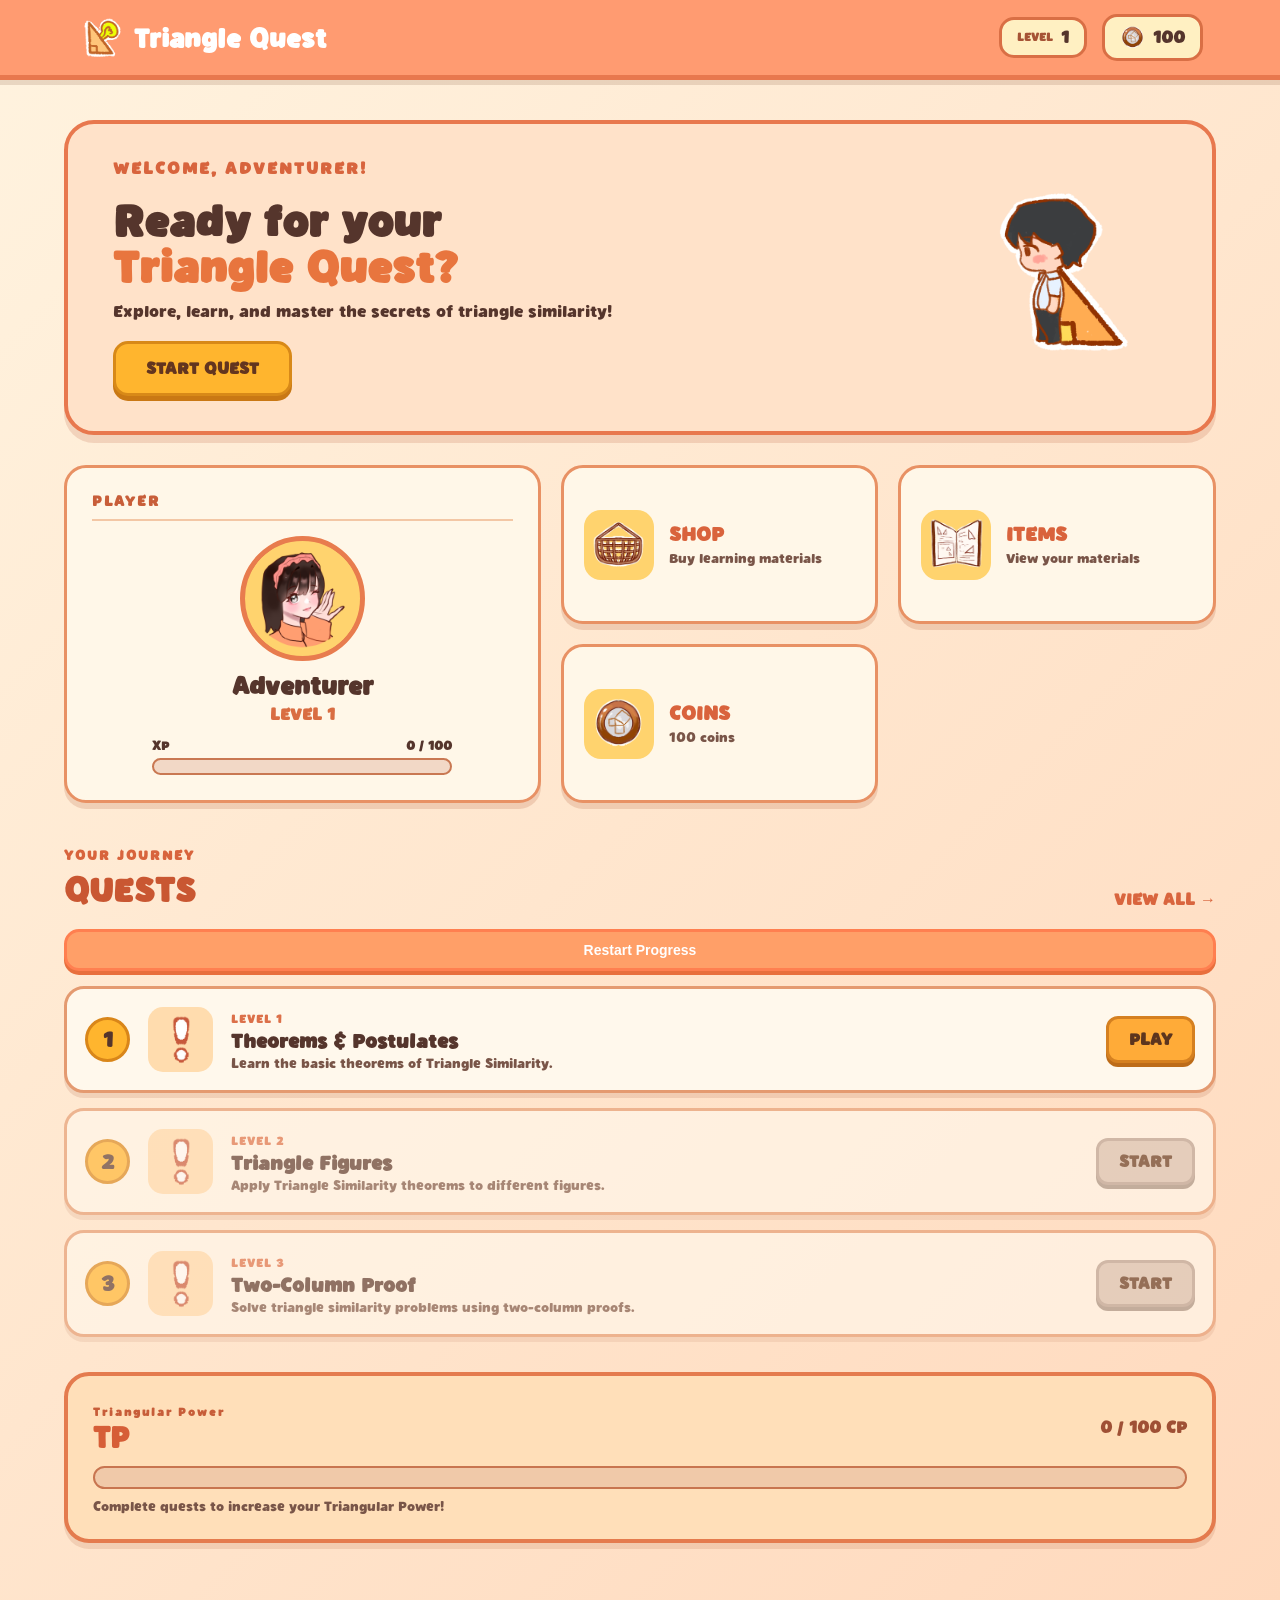
==== index.html @ 86cdbc74 "Add files via upload" ====
<!DOCTYPE html>
<html lang="en">

<head>
    <meta charset="UTF-8">
    <meta name="viewport" content="width=device-width, initial-scale=1.0">

    <title>Triangle Quest</title>

    <link rel="stylesheet" href="style.css">
</head>


<body>

    <!-- =====================================================
         TOP BAR
    ====================================================== -->

    <header class="top-bar">

        <div class="game-title">

            <img src="logo.png" alt="Triangle Quest Logo">

            <span>
                Triangle Quest
            </span>

        </div>


        <div class="player-info">

            <!-- LEVEL -->
            <div class="stat">

                <span class="stat-label">
                    LEVEL
                </span>

                <span id="playerLevel">
                    1
                </span>

            </div>


            <!-- COINS -->
            <div class="stat coins-display">

                <img src="coins.png" alt="Coins">

                <span id="coinAmount">
                    100
                </span>

            </div>

        </div>

    </header>



    <!-- =====================================================
         MAIN CONTENT
    ====================================================== -->

    <main class="home">


        <!-- =================================================
             WELCOME
        ================================================== -->

        <section class="welcome">

            <div>

                <p class="small-title">
                    WELCOME, ADVENTURER!
                </p>


                <h1>
                    Ready for your<br>
                    <span>Triangle Quest?</span>
                </h1>


                <p>
                    Explore, learn, and master the secrets
                    of triangle similarity!
                </p>


                <!-- START LEVEL 1 -->
                <a
                    href="level1.html"
                    class="start-button">
                    START QUEST
                </a>

            </div>


            <div class="welcome-image">

                <img
                    src="adventure.png"
                    alt="Triangle Adventure">

            </div>

        </section>



        <!-- =================================================
             PLAYER DASHBOARD
        ================================================== -->

        <section class="dashboard">


            <!-- =================================================
                 PLAYER CARD
            ================================================== -->

            <div class="card player-card">

                <div class="card-title">

                    <span>
                        PLAYER
                    </span>

                </div>


                <div class="player-content">

                    <div class="character-circle">

                        <img
                            src="player.png"
                            alt="Player character"
                            class="character">

                    </div>


                    <h2>
                        Adventurer
                    </h2>


                    <p class="level-text">

                        LEVEL
                        <span id="playerLevel2">
                            1
                        </span>

                    </p>



                    <!-- XP BAR -->

                    <div class="xp-container">

                        <div class="xp-label">

                            <span>
                                XP
                            </span>

                            <span>

                                <span id="xpAmount">
                                    0
                                </span>

                                / 100

                            </span>

                        </div>


                        <div class="xp-bar">

                            <div
                                id="xpProgress"
                                class="xp-progress">
                            </div>

                        </div>

                    </div>

                </div>

            </div>



            <!-- =================================================
                 SHOP
            ================================================== -->

            <a
                href="shop.html"
                class="card menu-card">

                <div class="menu-image">

                    <img
                        src="shop.png"
                        alt="Shop">

                </div>


                <div>

                    <h2>
                        SHOP
                    </h2>

                    <p>
                        Buy learning materials
                    </p>

                </div>

            </a>



            <!-- =================================================
                 ITEMS
            ================================================== -->

            <a
                href="items.html"
                class="card menu-card">

                <div class="menu-image">

                    <img
                        src="items.png"
                        alt="Items">

                </div>


                <div>

                    <h2>
                        ITEMS
                    </h2>

                    <p>
                        View your materials
                    </p>

                </div>

            </a>



            <!-- =================================================
                 COINS
            ================================================== -->

            <div class="card menu-card coin-card">

                <div class="menu-image">

                    <img
                        src="coins.png"
                        alt="Coins">

                </div>


                <div>

                    <h2>
                        COINS
                    </h2>

                    <p>

                        <span id="coinAmount2">
                            100
                        </span>

                        coins

                    </p>

                </div>

            </div>

        </section>



        <!-- =================================================
             QUESTS
        ================================================== -->

        <section class="quests-section">


            <!-- SECTION HEADING -->

            <div class="section-heading">

                <div>

                    <p class="small-title">
                        YOUR JOURNEY
                    </p>

                    <h2>
                        QUESTS
                    </h2>

                </div>


                <a
                    href="quests.html"
                    class="view-all">

                    VIEW ALL →

                </a>

            </div>



            <!-- =================================================
                 QUEST LIST
            ================================================== -->

            <div class="quest-list">


                <!-- =================================================
                     RESTART PROGRESS
                ================================================== -->

                <button
                    type="button"
                    onclick="restartProgress()">

                    Restart Progress

                </button>



                <!-- =================================================
                     LEVEL 1
                ================================================== -->

                <div class="quest-card active">


                    <div class="quest-number">
                        1
                    </div>


                    <div class="quest-icon">

                        <img
                            src="quest.png"
                            alt="Quest">

                    </div>


                    <div class="quest-information">

                        <span class="quest-level">
                            LEVEL 1
                        </span>


                        <h3>
                            Theorems &amp; Postulates
                        </h3>


                        <p>
                            Learn the basic theorems of Triangle Similarity.
                        </p>

                    </div>


                    <a
                        href="level1.html"
                        class="quest-button">

                        PLAY

                    </a>

                </div>



                 <!-- =================================================
                    LEVEL 2
                ================================================= -->

                <div class="quest-card locked level2">

                    <div class="quest-number">
                        2
                    </div>

                    <div class="quest-icon">

                        <img
                            src="quest.png"
                            alt="Quest">

                    </div>

                    <div class="quest-information">

                        <span class="quest-level">
                            LEVEL 2
                        </span>

                        <h3>
                            Triangle Figures
                        </h3>

                        <p>
                            Apply Triangle Similarity theorems to different figures.
                        </p>

                    </div>

                    <a
                        href="level2.html"
                        class="quest-button">

                        START

                    </a>

                </div>


                <!-- =================================================
                     LEVEL 3
                ================================================== -->

                <div class="quest-card locked level3">


                    <div class="quest-number">
                        3
                    </div>


                    <div class="quest-icon">

                        <img
                            src="quest.png"
                            alt="Quest">

                    </div>


                    <div class="quest-information">

                        <span class="quest-level">
                            LEVEL 3
                        </span>


                        <h3>
                            Two-Column Proof
                        </h3>


                        <p>
                            Solve triangle similarity problems
                            using two-column proofs.
                        </p>

                    </div>


                    <a
                        href="level3.html"
                        class="quest-button">

                        START

                    </a>

                </div>


            </div>

        </section>



        <!-- =================================================
             CP BAR
        ================================================== -->

        <section class="cp-section">


            <div class="cp-header">


                <div>

                    <span class="cp-title">
                        Triangular Power
                    </span>


                    <h2>
                        TP
                    </h2>

                </div>


                <span id="cpAmount">
                    0 / 100 TP
                </span>

            </div>



            <!-- CP PROGRESS BAR -->

            <div class="cp-bar">

                <div
                    id="cpProgress"
                    class="cp-progress">
                </div>

            </div>


            <p>
                Complete quests to increase your
                Triangular Power!
            </p>

        </section>


    </main>



    <!-- =====================================================
         JAVASCRIPT
         
         IMPORTANT:
         index.html ONLY loads:
         
         1. script.js
         2. gameProgress.js
         
         DO NOT load level1script.js here.
    ====================================================== -->
    <script src="script.js"></script>
    <script src="gameProgress.js"></script>

</body>

</html>
---- style.css ----
@font-face {
    font-family: "yellow banana";
    src: url("Yellow Banana.otf");
}


*/* =========================
   GENERAL
========================= */

* {
    margin: 0;
    padding: 0;
    box-sizing: border-box;
}

body {
    font-family: "yellow banana", Arial, sans-serif;

    background:
        linear-gradient(
            135deg,
            #fff3df,
            #ffd9bd
        );

    color: #55352c;

    min-height: 100vh;
}


/* =========================
   TOP BAR
========================= */

.top-bar {

    height: 80px;

    background: #ff9b71;

    display: flex;

    align-items: center;

    justify-content: space-between;

    padding: 0 6%;

    border-bottom: 5px solid #e8784e;

    box-shadow:
        0 5px 0 rgba(110, 55, 30, 0.15);
}


.game-title {

    display: flex;

    align-items: center;

    gap: 12px;

    font-size: 25px;

    font-weight: 900;

    color: white;
}


.game-title img {

    width: 45px;

    height: 45px;

    object-fit: contain;
}


.player-info {

    display: flex;

    gap: 15px;

    align-items: center;
}


.stat {

    background: #fff0c2;

    border: 3px solid #d96f45;

    border-radius: 15px;

    padding: 8px 15px;

    display: flex;

    gap: 8px;

    align-items: center;

    font-weight: bold;
}


.stat-label {

    font-size: 11px;

    color: #a65335;
}


.coins-display img {

    width: 25px;

    height: 25px;
}


/* =========================
   MAIN
========================= */

.home {

    width: 90%;

    max-width: 1200px;

    margin: auto;

    padding: 40px 0 60px;
}


/* =========================
   WELCOME
========================= */

.welcome {

    background: #ffe2c9;

    border: 4px solid #e8784e;

    border-radius: 30px;

    padding: 35px 45px;

    display: flex;

    justify-content: space-between;

    align-items: center;

    min-height: 250px;

    box-shadow:
        0 8px 0 rgba(180, 85, 50, 0.18);

    margin-bottom: 30px;
}


.small-title {

    font-size: 13px;

    font-weight: 900;

    color: #d8643d;

    letter-spacing: 2px;

    margin-bottom: 8px;
}


.welcome h1 {

    font-size: 42px;

    line-height: 1.1;

    margin-bottom: 12px;
}


.welcome h1 span {

    color: #e8753e;
}


.welcome p {

    font-size: 16px;

    margin-bottom: 20px;
}


.welcome-image img {

    width: 190px;

    height: 190px;

    object-fit: contain;
}


/* =========================
   BUTTON
========================= */

.start-button {

    display: inline-block;

    text-decoration: none;

    background: #ffb52e;

    color: #63351f;

    font-weight: 900;

    padding: 15px 30px;

    border-radius: 15px;

    border: 3px solid #d88918;

    box-shadow:
        0 5px 0 #c97814;

    transition: 0.15s;
}


.start-button:hover {

    transform: translateY(3px);

    box-shadow:
        0 2px 0 #c97814;
}


/* =========================
   DASHBOARD
========================= */

.dashboard {

    display: grid;

    grid-template-columns:
        1.5fr 1fr 1fr;

    gap: 20px;

    margin-bottom: 45px;
}


.card {

    background: #fff7e8;

    border: 3px solid #e89164;

    border-radius: 22px;

    box-shadow:
        0 6px 0 rgba(170, 80, 40, 0.18);
}


/* =========================
   PLAYER CARD
========================= */

.player-card {

    grid-row: span 2;

    padding: 25px;
}


.card-title {

    font-size: 14px;

    font-weight: 900;

    color: #c85e39;

    letter-spacing: 2px;

    border-bottom: 2px solid #f3c7a5;

    padding-bottom: 10px;

    margin-bottom: 15px;
}


.player-content {

    text-align: center;
}


.character-circle {

    width: 125px;

    height: 125px;

    margin: 10px auto;

    border-radius: 50%;

    background: #ffd36e;

    border: 5px solid #e87c4e;

    display: flex;

    justify-content: center;

    align-items: center;

    overflow: hidden;
}


.character {

    width: 100px;

    height: 100px;

    object-fit: contain;
}


.player-content h2 {

    margin: 10px 0 5px;

    font-size: 24px;
}


.level-text {

    font-weight: bold;

    color: #d96d42;

    margin-bottom: 15px;
}


/* =========================
   XP BAR
========================= */

.xp-container {

    width: 100%;

    max-width: 300px;

    margin: auto;
}


.xp-label {

    display: flex;

    justify-content: space-between;

    font-size: 12px;

    font-weight: bold;

    margin-bottom: 5px;
}


.xp-bar {

    height: 17px;

    background: #f2d8c6;

    border-radius: 20px;

    overflow: hidden;

    border: 2px solid #c97852;
}


.xp-progress {

    width: 0%;

    height: 100%;

    background: #ffc247;

    transition: width 0.5s;
}


/* =========================
   MENU CARDS
========================= */
/* Restart Progress Button */
button[onclick="restartProgress()"] {
    background: #ff9f68;
    color: white;
    border: 3px solid #ff7f50;
    border-radius: 15px;
    padding: 10px 20px;
    font-size: 14px;
    font-weight: bold;
    cursor: pointer;
    box-shadow: 0 4px 0 #e86f3d;
    transition: all 0.2s ease;
}

/* Hover effect */
button[onclick="restartProgress()"]:hover {
    background: #ffb07c;
    transform: translateY(-2px);
    box-shadow: 0 6px 0 #e86f3d;
}

/* Click effect */
button[onclick="restartProgress()"]:active {
    transform: translateY(2px);
    box-shadow: 0 2px 0 #e86f3d;
}

.menu-card {

    padding: 20px;

    display: flex;

    align-items: center;

    gap: 15px;

    text-decoration: none;

    color: #55352c;

    transition: 0.2s;

    cursor: pointer;
}


.menu-card:hover {

    transform: translateY(-5px);

    box-shadow:
        0 11px 0 rgba(170, 80, 40, 0.18);
}


.menu-image {

    width: 70px;

    height: 70px;

    background: #ffd36e;

    border-radius: 17px;

    display: flex;

    justify-content: center;

    align-items: center;
}


.menu-image img {

    width: 55px;

    height: 55px;

    object-fit: contain;
}


.menu-card h2 {

    font-size: 19px;

    color: #d9633c;

    margin-bottom: 5px;
}


.menu-card p {

    font-size: 13px;

    color: #795548;
}


/* =========================
   QUEST SECTION
========================= */

.quests-section {

    margin-top: 20px;
}


.section-heading {

    display: flex;

    justify-content: space-between;

    align-items: end;

    margin-bottom: 20px;
}


.section-heading h2 {

    font-size: 32px;

    color: #c95732;
}


.view-all {

    color: #d9653e;

    font-weight: bold;

    text-decoration: none;
}


/* =========================
   QUEST CARD
========================= */

.quest-list {

    display: flex;

    flex-direction: column;

    gap: 15px;
}


.quest-card {

    background: #fff8ec;

    border: 3px solid #e49a70;

    border-radius: 20px;

    padding: 18px;

    display: flex;

    align-items: center;

    gap: 18px;

    box-shadow:
        0 5px 0 rgba(160, 75, 40, 0.15);
}


.quest-number {

    width: 45px;

    height: 45px;

    border-radius: 50%;

    background: #ffb52e;

    display: flex;

    align-items: center;

    justify-content: center;

    font-size: 20px;

    font-weight: 900;

    border: 3px solid #d98619;
}


.quest-icon {

    width: 65px;

    height: 65px;

    background: #ffdcae;

    border-radius: 15px;

    display: flex;

    align-items: center;

    justify-content: center;
}


.quest-icon img {

    width: 50px;

    height: 50px;

    object-fit: contain;
}


.quest-information {

    flex: 1;
}


.quest-level {

    font-size: 11px;

    font-weight: bold;

    color: #dc7049;

    letter-spacing: 1px;
}


.quest-information h3 {

    font-size: 19px;

    margin: 3px 0;
}


.quest-information p {

    font-size: 13px;

    color: #795548;
}


.quest-button {

    text-decoration: none;

    background: #ffab38;

    color: #5d351e;

    border: 3px solid #d58020;

    border-radius: 12px;

    padding: 11px 20px;

    font-weight: 900;

    box-shadow:
        0 4px 0 #bd6c19;
}


.quest-button:hover {

    transform: translateY(2px);

    box-shadow:
        0 2px 0 #bd6c19;
}


/* LOCKED QUEST */

.locked {

    opacity: 0.65;
}


.locked .quest-button {

    background: #d8c5b7;

    border-color: #b7a397;

    box-shadow:
        0 4px 0 #a49387;

    cursor: not-allowed;
}


/* =========================
   CP BAR
========================= */

.cp-section {

    margin-top: 35px;

    background: #ffdfb9;

    border: 4px solid #e47b4e;

    border-radius: 25px;

    padding: 25px;

    box-shadow:
        0 6px 0 rgba(170, 80, 40, 0.15);
}


.cp-header {

    display: flex;

    justify-content: space-between;

    align-items: center;

    margin-bottom: 12px;
}


.cp-title {

    font-size: 11px;

    letter-spacing: 2px;

    font-weight: bold;

    color: #c75d39;
}


.cp-header h2 {

    font-size: 28px;

    color: #d65e37;
}


.cp-header > span {

    font-weight: bold;

    color: #9f5035;
}


.cp-bar {

    width: 100%;

    height: 23px;

    background: #f0c9a9;

    border-radius: 20px;

    overflow: hidden;

    border: 2px solid #c87550;
}


.cp-progress {

    height: 100%;

    width: 0%;

    background: #ffbd38;

    transition: width 0.5s;
}


.cp-section p {

    margin-top: 10px;

    font-size: 13px;

    color: #795548;
}


/* =========================
   RESPONSIVE
========================= */

@media (max-width: 900px) {

    .dashboard {

        grid-template-columns: 1fr 1fr;
    }

    .player-card {

        grid-row: auto;

        grid-column: span 2;
    }

}


@media (max-width: 650px) {

    .top-bar {

        padding: 0 20px;
    }

    .game-title span {

        display: none;
    }

    .home {

        width: 94%;
    }

    .welcome {

        padding: 25px;

        text-align: center;

        flex-direction: column;
    }

    .welcome h1 {

        font-size: 32px;
    }

    .dashboard {

        grid-template-columns: 1fr;
    }

    .player-card {

        grid-column: auto;
    }

    .quest-card {

        flex-wrap: wrap;
    }

    .quest-information {

        min-width: 60%;
    }

}
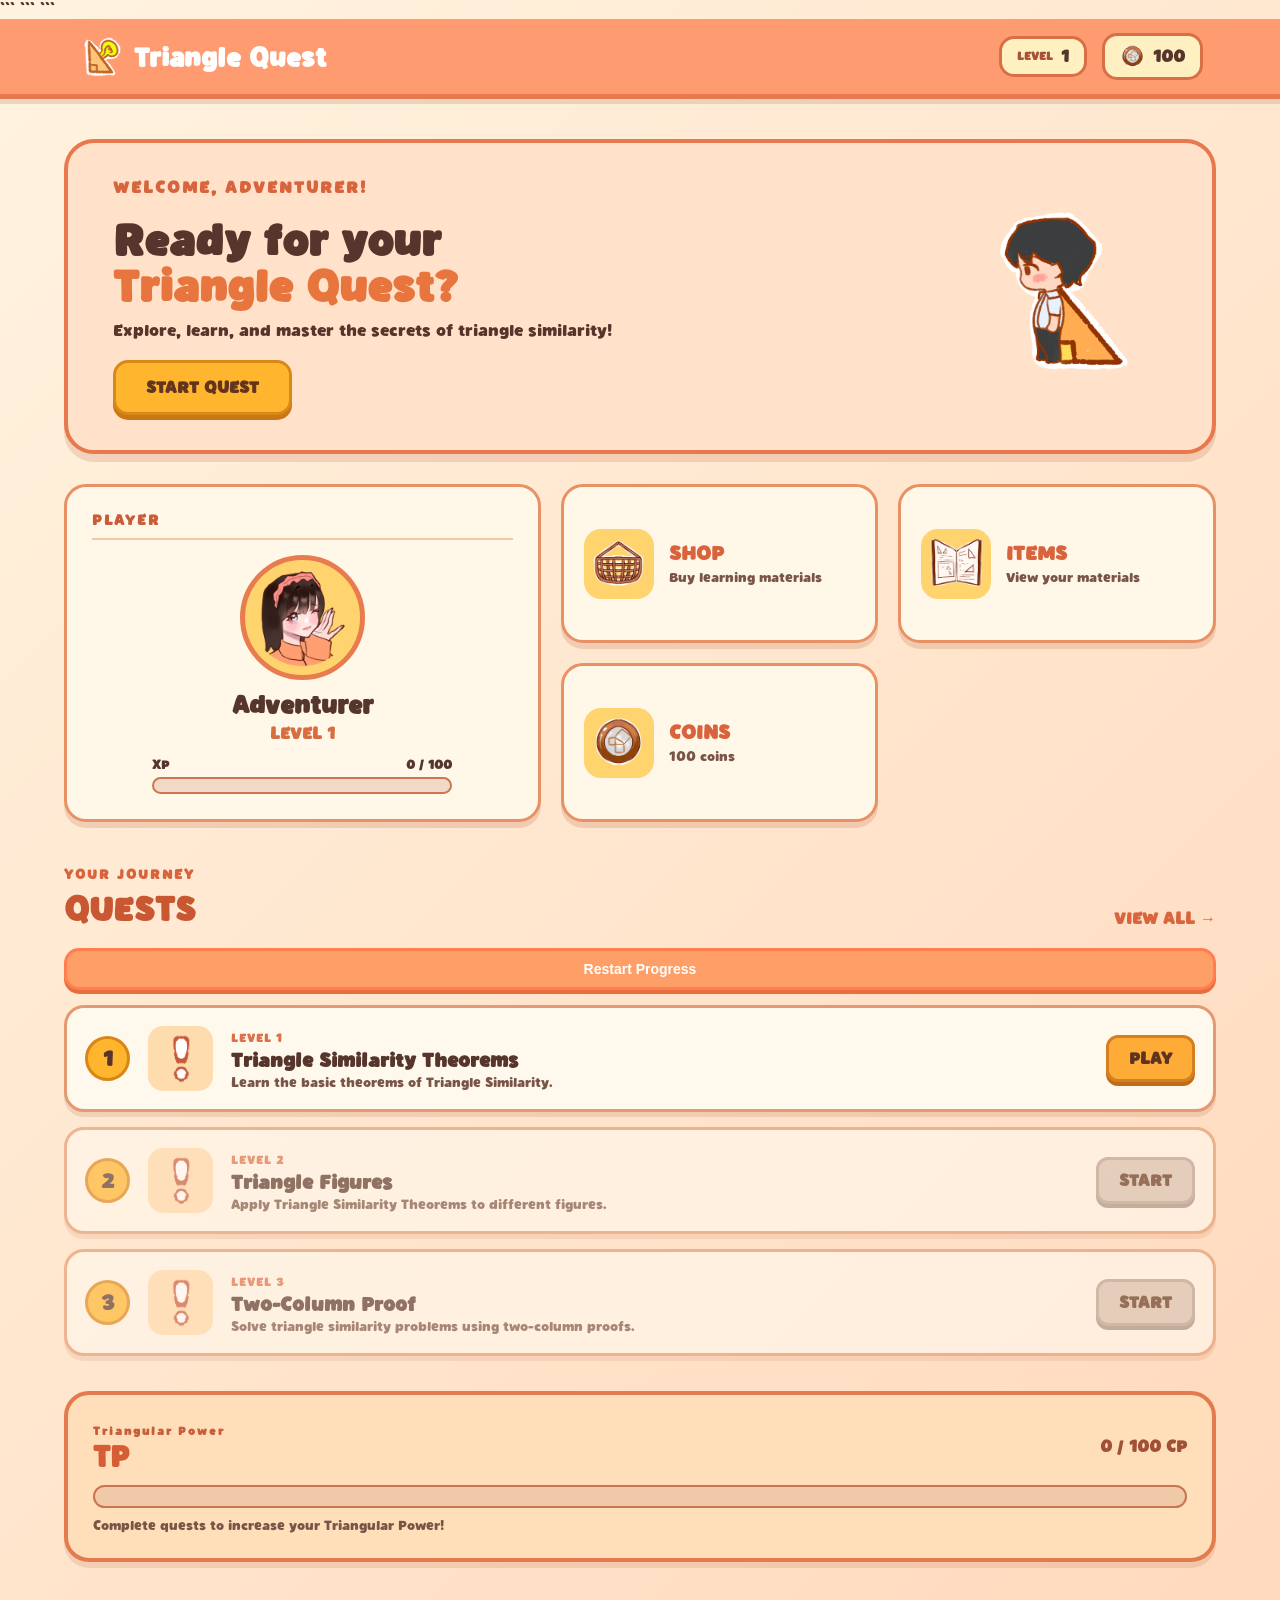
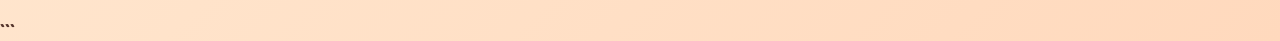
==== commit 1b4a714f: "index.html" ====
--- a/index.html
+++ b/index.html
@@ -1,599 +1,605 @@
 <!DOCTYPE html>
+
 <html lang="en">
 
 <head>
     <meta charset="UTF-8">
     <meta name="viewport" content="width=device-width, initial-scale=1.0">
 
-    <title>Triangle Quest</title>
-
-    <link rel="stylesheet" href="style.css">
+```
+<title>Triangle Quest</title>
+
+<link rel="stylesheet" href="style.css">
+```
+
 </head>
 
-
 <body>
 
-    <!-- =====================================================
-         TOP BAR
-    ====================================================== -->
-
-    <header class="top-bar">
-
-        <div class="game-title">
-
-            <img src="logo.png" alt="Triangle Quest Logo">
-
-            <span>
-                Triangle Quest
+```
+<!-- =====================================================
+     TOP BAR
+====================================================== -->
+
+<header class="top-bar">
+
+    <div class="game-title">
+
+        <img src="logo.png" alt="Triangle Quest Logo">
+
+        <span>
+            Triangle Quest
+        </span>
+
+    </div>
+
+
+    <div class="player-info">
+
+        <!-- LEVEL -->
+        <div class="stat">
+
+            <span class="stat-label">
+                LEVEL
             </span>
 
-        </div>
-
-
-        <div class="player-info">
-
-            <!-- LEVEL -->
-            <div class="stat">
-
-                <span class="stat-label">
+            <span id="playerLevel">
+                1
+            </span>
+
+        </div>
+
+
+        <!-- COINS -->
+        <div class="stat coins-display">
+
+            <img src="coins.png" alt="Coins">
+
+            <span id="coinAmount">
+                100
+            </span>
+
+        </div>
+
+    </div>
+
+</header>
+
+
+
+<!-- =====================================================
+     MAIN CONTENT
+====================================================== -->
+
+<main class="home">
+
+
+    <!-- =================================================
+         WELCOME
+    ================================================== -->
+
+    <section class="welcome">
+
+        <div>
+
+            <p class="small-title">
+                WELCOME, ADVENTURER!
+            </p>
+
+
+            <h1>
+                Ready for your<br>
+                <span>Triangle Quest?</span>
+            </h1>
+
+
+            <p>
+                Explore, learn, and master the secrets
+                of triangle similarity!
+            </p>
+
+
+            <!-- START LEVEL 1 -->
+            <a
+                href="level1.html"
+                class="start-button">
+                START QUEST
+            </a>
+
+        </div>
+
+
+        <div class="welcome-image">
+
+            <img
+                src="adventure.png"
+                alt="Triangle Adventure">
+
+        </div>
+
+    </section>
+
+
+
+    <!-- =================================================
+         PLAYER DASHBOARD
+    ================================================== -->
+
+    <section class="dashboard">
+
+
+        <!-- =================================================
+             PLAYER CARD
+        ================================================== -->
+
+        <div class="card player-card">
+
+            <div class="card-title">
+
+                <span>
+                    PLAYER
+                </span>
+
+            </div>
+
+
+            <div class="player-content">
+
+                <div class="character-circle">
+
+                    <img
+                        src="player.png"
+                        alt="Player character"
+                        class="character">
+
+                </div>
+
+
+                <h2>
+                    Adventurer
+                </h2>
+
+
+                <p class="level-text">
+
                     LEVEL
-                </span>
-
-                <span id="playerLevel">
+                    <span id="playerLevel2">
+                        1
+                    </span>
+
+                </p>
+
+
+
+                <!-- XP BAR -->
+
+                <div class="xp-container">
+
+                    <div class="xp-label">
+
+                        <span>
+                            XP
+                        </span>
+
+                        <span>
+
+                            <span id="xpAmount">
+                                0
+                            </span>
+
+                            / 100
+
+                        </span>
+
+                    </div>
+
+
+                    <div class="xp-bar">
+
+                        <div
+                            id="xpProgress"
+                            class="xp-progress">
+                        </div>
+
+                    </div>
+
+                </div>
+
+            </div>
+
+        </div>
+
+
+
+        <!-- =================================================
+             SHOP
+        ================================================== -->
+
+        <a
+            href="shop.html"
+            class="card menu-card">
+
+            <div class="menu-image">
+
+                <img
+                    src="shop.png"
+                    alt="Shop">
+
+            </div>
+
+
+            <div>
+
+                <h2>
+                    SHOP
+                </h2>
+
+                <p>
+                    Buy learning materials
+                </p>
+
+            </div>
+
+        </a>
+
+
+
+        <!-- =================================================
+             ITEMS
+        ================================================== -->
+
+        <a
+            href="items.html"
+            class="card menu-card">
+
+            <div class="menu-image">
+
+                <img
+                    src="items.png"
+                    alt="Items">
+
+            </div>
+
+
+            <div>
+
+                <h2>
+                    ITEMS
+                </h2>
+
+                <p>
+                    View your materials
+                </p>
+
+            </div>
+
+        </a>
+
+
+
+        <!-- =================================================
+             COINS
+        ================================================== -->
+
+        <div class="card menu-card coin-card">
+
+            <div class="menu-image">
+
+                <img
+                    src="coins.png"
+                    alt="Coins">
+
+            </div>
+
+
+            <div>
+
+                <h2>
+                    COINS
+                </h2>
+
+                <p>
+
+                    <span id="coinAmount2">
+                        100
+                    </span>
+
+                    coins
+
+                </p>
+
+            </div>
+
+        </div>
+
+    </section>
+
+
+
+    <!-- =================================================
+         QUESTS
+    ================================================== -->
+
+    <section class="quests-section">
+
+
+        <!-- SECTION HEADING -->
+
+        <div class="section-heading">
+
+            <div>
+
+                <p class="small-title">
+                    YOUR JOURNEY
+                </p>
+
+                <h2>
+                    QUESTS
+                </h2>
+
+            </div>
+
+
+            <a
+                href="quests.html"
+                class="view-all">
+
+                VIEW ALL →
+
+            </a>
+
+        </div>
+
+
+
+        <!-- =================================================
+             QUEST LIST
+        ================================================== -->
+
+        <div class="quest-list">
+
+
+            <!-- =================================================
+                 RESTART PROGRESS
+            ================================================== -->
+
+            <button
+                type="button"
+                onclick="restartProgress()">
+
+                Restart Progress
+
+            </button>
+
+
+
+            <!-- =================================================
+                 LEVEL 1
+            ================================================== -->
+
+            <div class="quest-card active">
+
+
+                <div class="quest-number">
                     1
-                </span>
-
-            </div>
-
-
-            <!-- COINS -->
-            <div class="stat coins-display">
-
-                <img src="coins.png" alt="Coins">
-
-                <span id="coinAmount">
-                    100
-                </span>
-
-            </div>
-
-        </div>
-
-    </header>
-
-
-
-    <!-- =====================================================
-         MAIN CONTENT
-    ====================================================== -->
-
-    <main class="home">
-
-
-        <!-- =================================================
-             WELCOME
-        ================================================== -->
-
-        <section class="welcome">
-
-            <div>
-
-                <p class="small-title">
-                    WELCOME, ADVENTURER!
-                </p>
-
-
-                <h1>
-                    Ready for your<br>
-                    <span>Triangle Quest?</span>
-                </h1>
-
-
-                <p>
-                    Explore, learn, and master the secrets
-                    of triangle similarity!
-                </p>
-
-
-                <!-- START LEVEL 1 -->
+                </div>
+
+
+                <div class="quest-icon">
+
+                    <img
+                        src="quest.png"
+                        alt="Quest">
+
+                </div>
+
+
+                <div class="quest-information">
+
+                    <span class="quest-level">
+                        LEVEL 1
+                    </span>
+
+
+                    <h3>
+                        Triangle Similarity Theorems
+                    </h3>
+
+
+                    <p>
+                        Learn the basic theorems of Triangle Similarity.
+                    </p>
+
+                </div>
+
+
                 <a
                     href="level1.html"
-                    class="start-button">
-                    START QUEST
+                    class="quest-button">
+
+                    PLAY
+
                 </a>
 
             </div>
 
 
-            <div class="welcome-image">
-
-                <img
-                    src="adventure.png"
-                    alt="Triangle Adventure">
-
-            </div>
-
-        </section>
-
-
-
-        <!-- =================================================
-             PLAYER DASHBOARD
-        ================================================== -->
-
-        <section class="dashboard">
-
 
             <!-- =================================================
-                 PLAYER CARD
+                 LEVEL 2
+            ================================================= -->
+
+            <div class="quest-card locked level2">
+
+                <div class="quest-number">
+                    2
+                </div>
+
+                <div class="quest-icon">
+
+                    <img
+                        src="quest.png"
+                        alt="Quest">
+
+                </div>
+
+                <div class="quest-information">
+
+                    <span class="quest-level">
+                        LEVEL 2
+                    </span>
+
+                    <h3>
+                        Triangle Figures
+                    </h3>
+
+                    <p>
+                        Apply Triangle Similarity Theorems to different figures.
+                    </p>
+
+                </div>
+
+                <a
+                    href="level2.html"
+                    class="quest-button">
+
+                    START
+
+                </a>
+
+            </div>
+
+
+            <!-- =================================================
+                 LEVEL 3
             ================================================== -->
 
-            <div class="card player-card">
-
-                <div class="card-title">
-
-                    <span>
-                        PLAYER
+            <div class="quest-card locked level3">
+
+
+                <div class="quest-number">
+                    3
+                </div>
+
+
+                <div class="quest-icon">
+
+                    <img
+                        src="quest.png"
+                        alt="Quest">
+
+                </div>
+
+
+                <div class="quest-information">
+
+                    <span class="quest-level">
+                        LEVEL 3
                     </span>
 
-                </div>
-
-
-                <div class="player-content">
-
-                    <div class="character-circle">
-
-                        <img
-                            src="player.png"
-                            alt="Player character"
-                            class="character">
-
-                    </div>
-
-
-                    <h2>
-                        Adventurer
-                    </h2>
-
-
-                    <p class="level-text">
-
-                        LEVEL
-                        <span id="playerLevel2">
-                            1
-                        </span>
-
+
+                    <h3>
+                        Two-Column Proof
+                    </h3>
+
+
+                    <p>
+                        Solve triangle similarity problems
+                        using two-column proofs.
                     </p>
 
-
-
-                    <!-- XP BAR -->
-
-                    <div class="xp-container">
-
-                        <div class="xp-label">
-
-                            <span>
-                                XP
-                            </span>
-
-                            <span>
-
-                                <span id="xpAmount">
-                                    0
-                                </span>
-
-                                / 100
-
-                            </span>
-
-                        </div>
-
-
-                        <div class="xp-bar">
-
-                            <div
-                                id="xpProgress"
-                                class="xp-progress">
-                            </div>
-
-                        </div>
-
-                    </div>
-
-                </div>
-
-            </div>
-
-
-
-            <!-- =================================================
-                 SHOP
-            ================================================== -->
-
-            <a
-                href="shop.html"
-                class="card menu-card">
-
-                <div class="menu-image">
-
-                    <img
-                        src="shop.png"
-                        alt="Shop">
-
-                </div>
-
-
-                <div>
-
-                    <h2>
-                        SHOP
-                    </h2>
-
-                    <p>
-                        Buy learning materials
-                    </p>
-
-                </div>
-
-            </a>
-
-
-
-            <!-- =================================================
-                 ITEMS
-            ================================================== -->
-
-            <a
-                href="items.html"
-                class="card menu-card">
-
-                <div class="menu-image">
-
-                    <img
-                        src="items.png"
-                        alt="Items">
-
-                </div>
-
-
-                <div>
-
-                    <h2>
-                        ITEMS
-                    </h2>
-
-                    <p>
-                        View your materials
-                    </p>
-
-                </div>
-
-            </a>
-
-
-
-            <!-- =================================================
-                 COINS
-            ================================================== -->
-
-            <div class="card menu-card coin-card">
-
-                <div class="menu-image">
-
-                    <img
-                        src="coins.png"
-                        alt="Coins">
-
-                </div>
-
-
-                <div>
-
-                    <h2>
-                        COINS
-                    </h2>
-
-                    <p>
-
-                        <span id="coinAmount2">
-                            100
-                        </span>
-
-                        coins
-
-                    </p>
-
-                </div>
-
-            </div>
-
-        </section>
-
-
-
-        <!-- =================================================
-             QUESTS
-        ================================================== -->
-
-        <section class="quests-section">
-
-
-            <!-- SECTION HEADING -->
-
-            <div class="section-heading">
-
-                <div>
-
-                    <p class="small-title">
-                        YOUR JOURNEY
-                    </p>
-
-                    <h2>
-                        QUESTS
-                    </h2>
-
                 </div>
 
 
                 <a
-                    href="quests.html"
-                    class="view-all">
-
-                    VIEW ALL →
+                    href="level3.html"
+                    class="quest-button">
+
+                    START
 
                 </a>
 
             </div>
 
 
-
-            <!-- =================================================
-                 QUEST LIST
-            ================================================== -->
-
-            <div class="quest-list">
-
-
-                <!-- =================================================
-                     RESTART PROGRESS
-                ================================================== -->
-
-                <button
-                    type="button"
-                    onclick="restartProgress()">
-
-                    Restart Progress
-
-                </button>
-
-
-
-                <!-- =================================================
-                     LEVEL 1
-                ================================================== -->
-
-                <div class="quest-card active">
-
-
-                    <div class="quest-number">
-                        1
-                    </div>
-
-
-                    <div class="quest-icon">
-
-                        <img
-                            src="quest.png"
-                            alt="Quest">
-
-                    </div>
-
-
-                    <div class="quest-information">
-
-                        <span class="quest-level">
-                            LEVEL 1
-                        </span>
-
-
-                        <h3>
-                            Theorems &amp; Postulates
-                        </h3>
-
-
-                        <p>
-                            Learn the basic theorems of Triangle Similarity.
-                        </p>
-
-                    </div>
-
-
-                    <a
-                        href="level1.html"
-                        class="quest-button">
-
-                        PLAY
-
-                    </a>
-
-                </div>
-
-
-
-                 <!-- =================================================
-                    LEVEL 2
-                ================================================= -->
-
-                <div class="quest-card locked level2">
-
-                    <div class="quest-number">
-                        2
-                    </div>
-
-                    <div class="quest-icon">
-
-                        <img
-                            src="quest.png"
-                            alt="Quest">
-
-                    </div>
-
-                    <div class="quest-information">
-
-                        <span class="quest-level">
-                            LEVEL 2
-                        </span>
-
-                        <h3>
-                            Triangle Figures
-                        </h3>
-
-                        <p>
-                            Apply Triangle Similarity theorems to different figures.
-                        </p>
-
-                    </div>
-
-                    <a
-                        href="level2.html"
-                        class="quest-button">
-
-                        START
-
-                    </a>
-
-                </div>
-
-
-                <!-- =================================================
-                     LEVEL 3
-                ================================================== -->
-
-                <div class="quest-card locked level3">
-
-
-                    <div class="quest-number">
-                        3
-                    </div>
-
-
-                    <div class="quest-icon">
-
-                        <img
-                            src="quest.png"
-                            alt="Quest">
-
-                    </div>
-
-
-                    <div class="quest-information">
-
-                        <span class="quest-level">
-                            LEVEL 3
-                        </span>
-
-
-                        <h3>
-                            Two-Column Proof
-                        </h3>
-
-
-                        <p>
-                            Solve triangle similarity problems
-                            using two-column proofs.
-                        </p>
-
-                    </div>
-
-
-                    <a
-                        href="level3.html"
-                        class="quest-button">
-
-                        START
-
-                    </a>
-
-                </div>
-
-
-            </div>
-
-        </section>
-
-
-
-        <!-- =================================================
-             CP BAR
-        ================================================== -->
-
-        <section class="cp-section">
-
-
-            <div class="cp-header">
-
-
-                <div>
-
-                    <span class="cp-title">
-                        Triangular Power
-                    </span>
-
-
-                    <h2>
-                        TP
-                    </h2>
-
-                </div>
-
-
-                <span id="cpAmount">
-                    0 / 100 TP
+        </div>
+
+    </section>
+
+
+
+    <!-- =================================================
+         TP BAR
+    ================================================== -->
+
+    <section class="cp-section">
+
+
+        <div class="cp-header">
+
+
+            <div>
+
+                <span class="cp-title">
+                    Triangular Power
                 </span>
 
-            </div>
-
-
-
-            <!-- CP PROGRESS BAR -->
-
-            <div class="cp-bar">
-
-                <div
-                    id="cpProgress"
-                    class="cp-progress">
-                </div>
-
-            </div>
-
-
-            <p>
-                Complete quests to increase your
-                Triangular Power!
-            </p>
-
-        </section>
-
-
-    </main>
-
-
-
-    <!-- =====================================================
-         JAVASCRIPT
-         
-         IMPORTANT:
-         index.html ONLY loads:
-         
-         1. script.js
-         2. gameProgress.js
-         
-         DO NOT load level1script.js here.
-    ====================================================== -->
-    <script src="script.js"></script>
-    <script src="gameProgress.js"></script>
+
+                <h2>
+                    TP
+                </h2>
+
+            </div>
+
+
+            <span id="cpAmount">
+                0 / 100 TP
+            </span>
+
+        </div>
+
+
+
+        <!-- TP PROGRESS BAR -->
+
+        <div class="cp-bar">
+
+            <div
+                id="cpProgress"
+                class="cp-progress">
+            </div>
+
+        </div>
+
+
+        <p>
+            Complete quests to increase your
+            Triangular Power!
+        </p>
+
+    </section>
+
+
+</main>
+
+
+
+<!-- =====================================================
+     JAVASCRIPT
+     
+     IMPORTANT:
+     index.html ONLY loads:
+     
+     1. script.js
+     2. gameProgress.js
+     
+     DO NOT load level1script.js here.
+====================================================== -->
+
+<script src="script.js"></script>
+<script src="gameProgress.js"></script>
+```
 
 </body>
 
-</html>+</html>
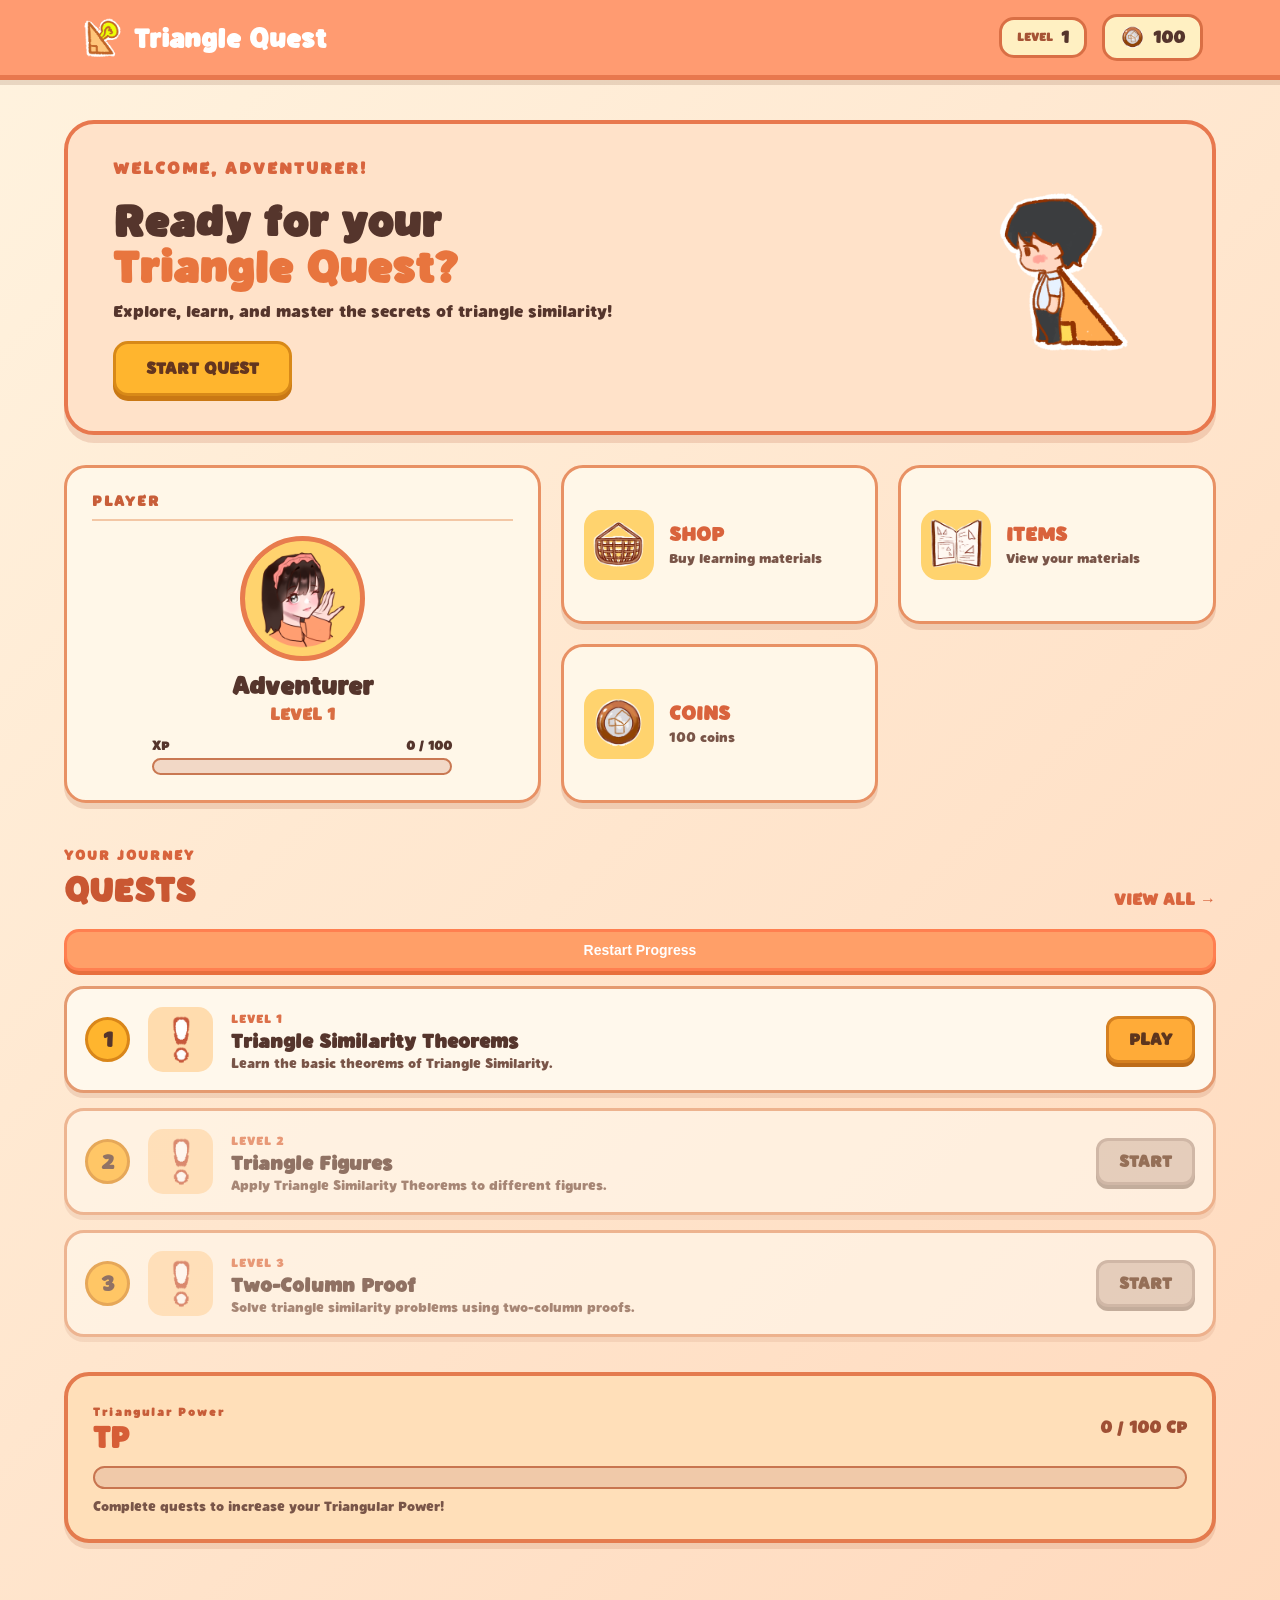
==== commit 0b3767c9: "index.html" ====
--- a/index.html
+++ b/index.html
@@ -6,17 +6,14 @@
     <meta charset="UTF-8">
     <meta name="viewport" content="width=device-width, initial-scale=1.0">
 
-```
 <title>Triangle Quest</title>
 
 <link rel="stylesheet" href="style.css">
-```
 
 </head>
 
 <body>
 
-```
 <!-- =====================================================
      TOP BAR
 ====================================================== -->
